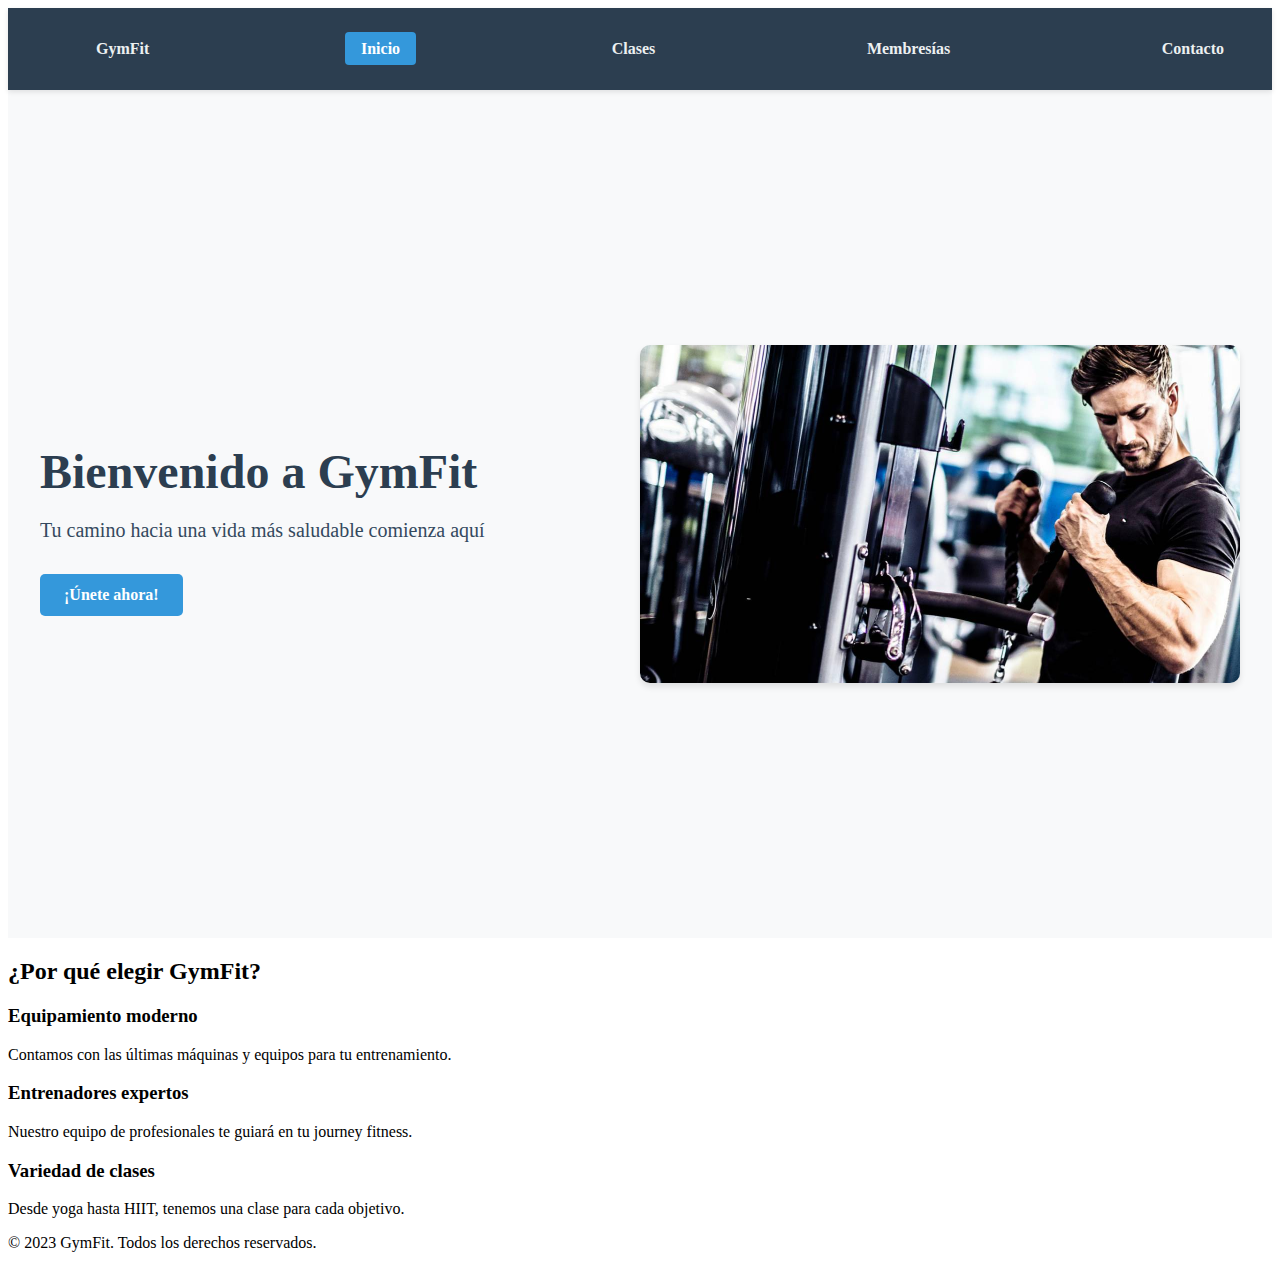
==== index.html @ 4ba8b731 "primer commit guardando cambios" ====
<!DOCTYPE html>
<html lang="es">
<head>
    <meta charset="UTF-8">
    <meta name="viewport" content="width=device-width, initial-scale=1.0">
    <title>GymFit - Tu gimnasio de confianza</title>
    <link rel="stylesheet" href="styles.css">
</head>
<body>
    <header>
        <nav>
            <ul>
                <li><a href="index.html" class="logo">GymFit</a></li>
                <li><a href="index.html" class="active">Inicio</a></li>
                <li><a href="clases.html">Clases</a></li>
                <li><a href="membresias.html">Membresías</a></li>
                <li><a href="contacto.html">Contacto</a></li>
            </ul>
        </nav>
    </header>

    <main>
        <section class="hero">
            <div class="hero-content">
                <h1>Bienvenido a GymFit</h1>
                <p>Tu camino hacia una vida más saludable comienza aquí</p>
                <a href="membresias.html" class="cta-button">¡Únete ahora!</a>
            </div>
            <div class="hero-image">
                <img src="gymn.jpg" alt="Personas ejercitándose en el gimnasio">
            </div>
        </section>

        <section class="features">
            <h2>¿Por qué elegir GymFit?</h2>
            <div class="feature-grid">
                <div class="feature">
                    <h3>Equipamiento moderno</h3>
                    <p>Contamos con las últimas máquinas y equipos para tu entrenamiento.</p>
                </div>
                <div class="feature">
                    <h3>Entrenadores expertos</h3>
                    <p>Nuestro equipo de profesionales te guiará en tu journey fitness.</p>
                </div>
                <div class="feature">
                    <h3>Variedad de clases</h3>
                    <p>Desde yoga hasta HIIT, tenemos una clase para cada objetivo.</p>
                </div>
            </div>
        </section>
    </main>

    <footer>
        <p>&copy; 2023 GymFit. Todos los derechos reservados.</p>
    </footer>

    <script src="script.js"></script>
</body>
</html>
---- styles.css ----
header{
    background-color: #2c3e50;
    color: #ecf0f1;
    padding: 1rem 0;
    position: fixed;
    top: 0;
    left: 0;
    right: 0;
    z-index: 1000;
    position: relative;
    display: block;
    box-shadow: 0 2px 5px rgba(0, 0, 0, 0.1);
    transition: background-color 0.3s ease;
}

header.scrolled {
    background-color: rgba(44, 62, 80, 0.9);
    padding: 0.5rem 0;
}

main{
    position: relative;
}

nav {
    max-width: 1200px;
    margin: 0 auto;
    padding: 0 1rem;
}

nav ul {
    list-style-type: none;
    display: flex;
    justify-content: space-between;
    align-items: center;
}

nav ul li {
    margin: 0;
}

nav ul li a {
    color: #ecf0f1;
    text-decoration: none;
    font-weight: bold;
    font-size: 1rem;
    padding: 0.5rem 1rem;
    border-radius: 4px;
    transition: background-color 0.3s ease, color 0.3s ease;
}

nav ul li a:hover,
nav ul li a:focus {
    background-color: #34495e;
    color: #3498db;
}

nav ul li a.active {
    background-color: #3498db;
    color: #fff;
}

footer{
    bottom: 0%;
}

.class-grid {
    display: grid;
    grid-template-columns: repeat(auto-fit, minmax(250px, 1fr));
    gap: 2rem;
    margin-top: 2rem;
}

.class-card {
    background-color: #f4f4f4;
    padding: 1.5rem;
    border-radius: 5px;
}

/* Estilos para la página de membresías */
.membership-grid {
    display: grid;
    grid-template-columns: repeat(auto-fit, minmax(250px, 1fr));
    gap: 2rem;
    margin-top: 2rem;
}

.membership-card {
    background-color: #f4f4f4;
    padding: 1.5rem;
    border-radius: 5px;
    text-align: center;
}

.membership-card .price {
    font-size: 1.5rem;
    font-weight: bold;
    margin: 1rem 0;
}

.membership-card ul {
    list-style-type: none;
    padding: 0;
    margin-bottom: 1rem;
}

.membership-card li {
    margin-bottom: 0.5rem;
}

/* Estilos para la página de contacto */
#contact-form {
    max-width: 500px;
    margin: 0 auto;
}

.form-group {
    margin-bottom: 1rem;
}

label {
    display: block;
    margin-bottom: 0.5rem;
}

input,
textarea {
    width: 100%;
    padding: 0.5rem;
    border: 1px solid #ccc;
    border-radius: 3px;
}

textarea {
    height: 150px;
}

.hero {
    display: flex;
    flex-direction: row;
    align-items: center;
    justify-content: space-between;
    padding: 4rem 2rem;
    background-color: #f8f9fa;
    min-height: 80vh;
}

.hero-content {
    flex: 1;
    max-width: 50%;
}

.hero h1 {
    font-size: 3rem;
    margin-bottom: 1rem;
    color: #2c3e50;
}

.hero p {
    font-size: 1.25rem;
    margin-bottom: 2rem;
    color: #34495e;
}

.hero-image {
    flex: 1;
    max-width: 50%;
    display: flex;
    justify-content: center;
    align-items: center;
}

.hero-image img {
    max-width: 100%;
    height: auto;
    border-radius: 10px;
    box-shadow: 0 4px 6px rgba(0, 0, 0, 0.1);
}

.cta-button {
    display: inline-block;
    background-color: #3498db;
    color: #fff;
    padding: 0.75rem 1.5rem;
    text-decoration: none;
    border-radius: 5px;
    font-weight: bold;
    transition: background-color 0.3s ease;
}

.cta-button:hover {
    background-color: #2980b9;
}

/* Media query para dispositivos móviles */
@media (max-width: 768px) {
    .hero {
        flex-direction: column;
        text-align: center;
        padding: 2rem 1rem;
    }

    .hero-content,
    .hero-image {
        max-width: 100%;
    }

    .hero-content {
        margin-bottom: 2rem;
    }

    .hero h1 {
        font-size: 2.5rem;
    }

    .hero p {
        font-size: 1.1rem;
    }
}
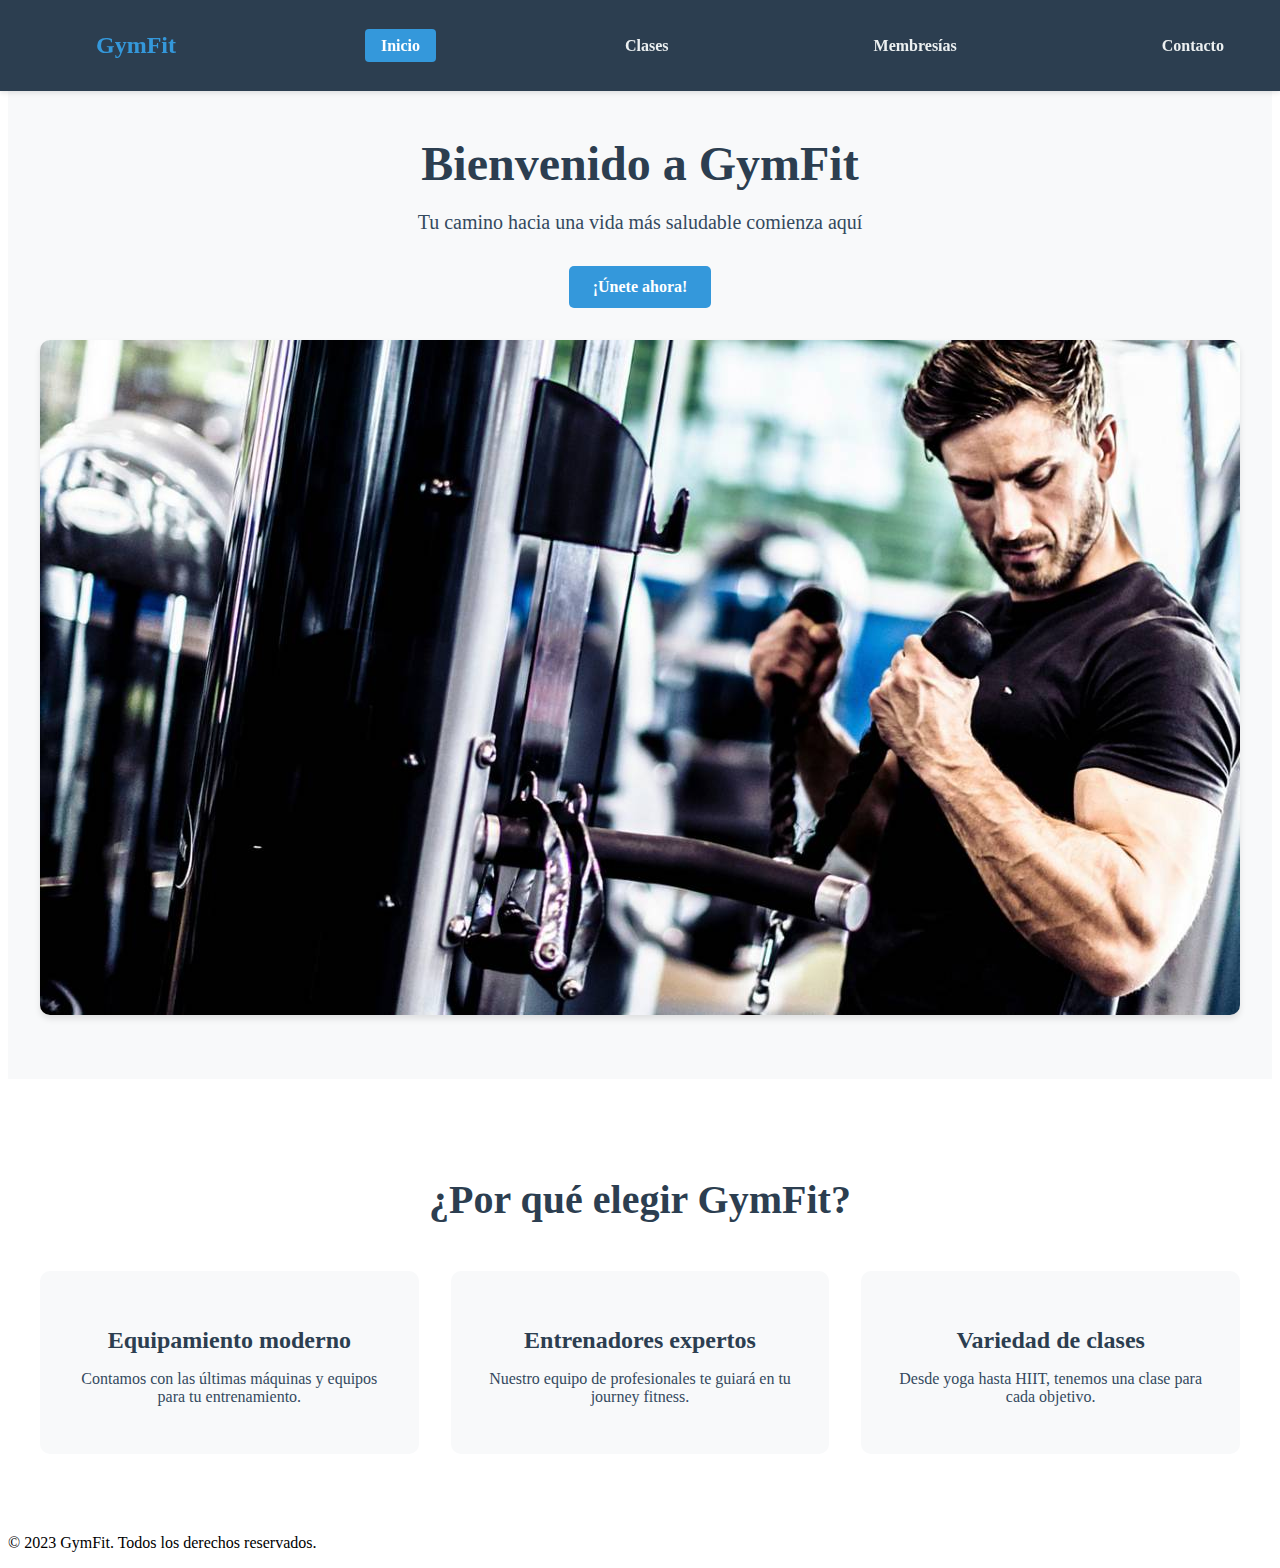
==== commit 7d7b4aff: "se centro la imagen de la pagina principal y se le dio estilo de transparencia al nav" ====
--- a/index.html
+++ b/index.html
@@ -56,4 +56,5 @@
 
     <script src="script.js"></script>
 </body>
-</html>+</html>
+
--- a/styles.css
+++ b/styles.css
@@ -1,5 +1,5 @@
 
-header{
+header {
     background-color: #2c3e50;
     color: #ecf0f1;
     padding: 1rem 0;
@@ -8,8 +8,6 @@
     left: 0;
     right: 0;
     z-index: 1000;
-    position: relative;
-    display: block;
     box-shadow: 0 2px 5px rgba(0, 0, 0, 0.1);
     transition: background-color 0.3s ease;
 }
@@ -61,8 +59,58 @@
     color: #fff;
 }
 
+.logo {
+    font-size: 1.5rem;
+    font-weight: bold;
+    color: #3498db;
+    text-decoration: none;
+}
+
 footer{
     bottom: 0%;
+}
+
+.features {
+    padding: 4rem 2rem;
+    background-color: #fff;
+}
+
+.features h2 {
+    text-align: center;
+    font-size: 2.5rem;
+    margin-bottom: 3rem;
+    color: #2c3e50;
+}
+
+.feature-grid {
+    display: grid;
+    grid-template-columns: repeat(auto-fit, minmax(250px, 1fr));
+    gap: 2rem;
+    max-width: 1200px;
+    margin: 0 auto;
+}
+
+.feature {
+    background-color: #f8f9fa;
+    padding: 2rem;
+    border-radius: 10px;
+    text-align: center;
+    transition: transform 0.3s ease, box-shadow 0.3s ease;
+}
+
+.feature:hover {
+    transform: translateY(-5px);
+    box-shadow: 0 4px 10px rgba(0, 0, 0, 0.1);
+}
+
+.feature h3 {
+    font-size: 1.5rem;
+    margin-bottom: 1rem;
+    color: #2c3e50;
+}
+
+.feature p {
+    color: #34495e;
 }
 
 .class-grid {
@@ -138,17 +186,18 @@
 
 .hero {
     display: flex;
-    flex-direction: row;
+    flex-direction: column;
     align-items: center;
-    justify-content: space-between;
-    padding: 4rem 2rem;
+    justify-content: center;
+    padding: 6rem 2rem 4rem;
     background-color: #f8f9fa;
     min-height: 80vh;
+    text-align: center;
 }
 
 .hero-content {
-    flex: 1;
-    max-width: 50%;
+    max-width: 800px;
+    margin-bottom: 2rem;
 }
 
 .hero h1 {
@@ -164,8 +213,7 @@
 }
 
 .hero-image {
-    flex: 1;
-    max-width: 50%;
+    max-width: 100%;
     display: flex;
     justify-content: center;
     align-items: center;
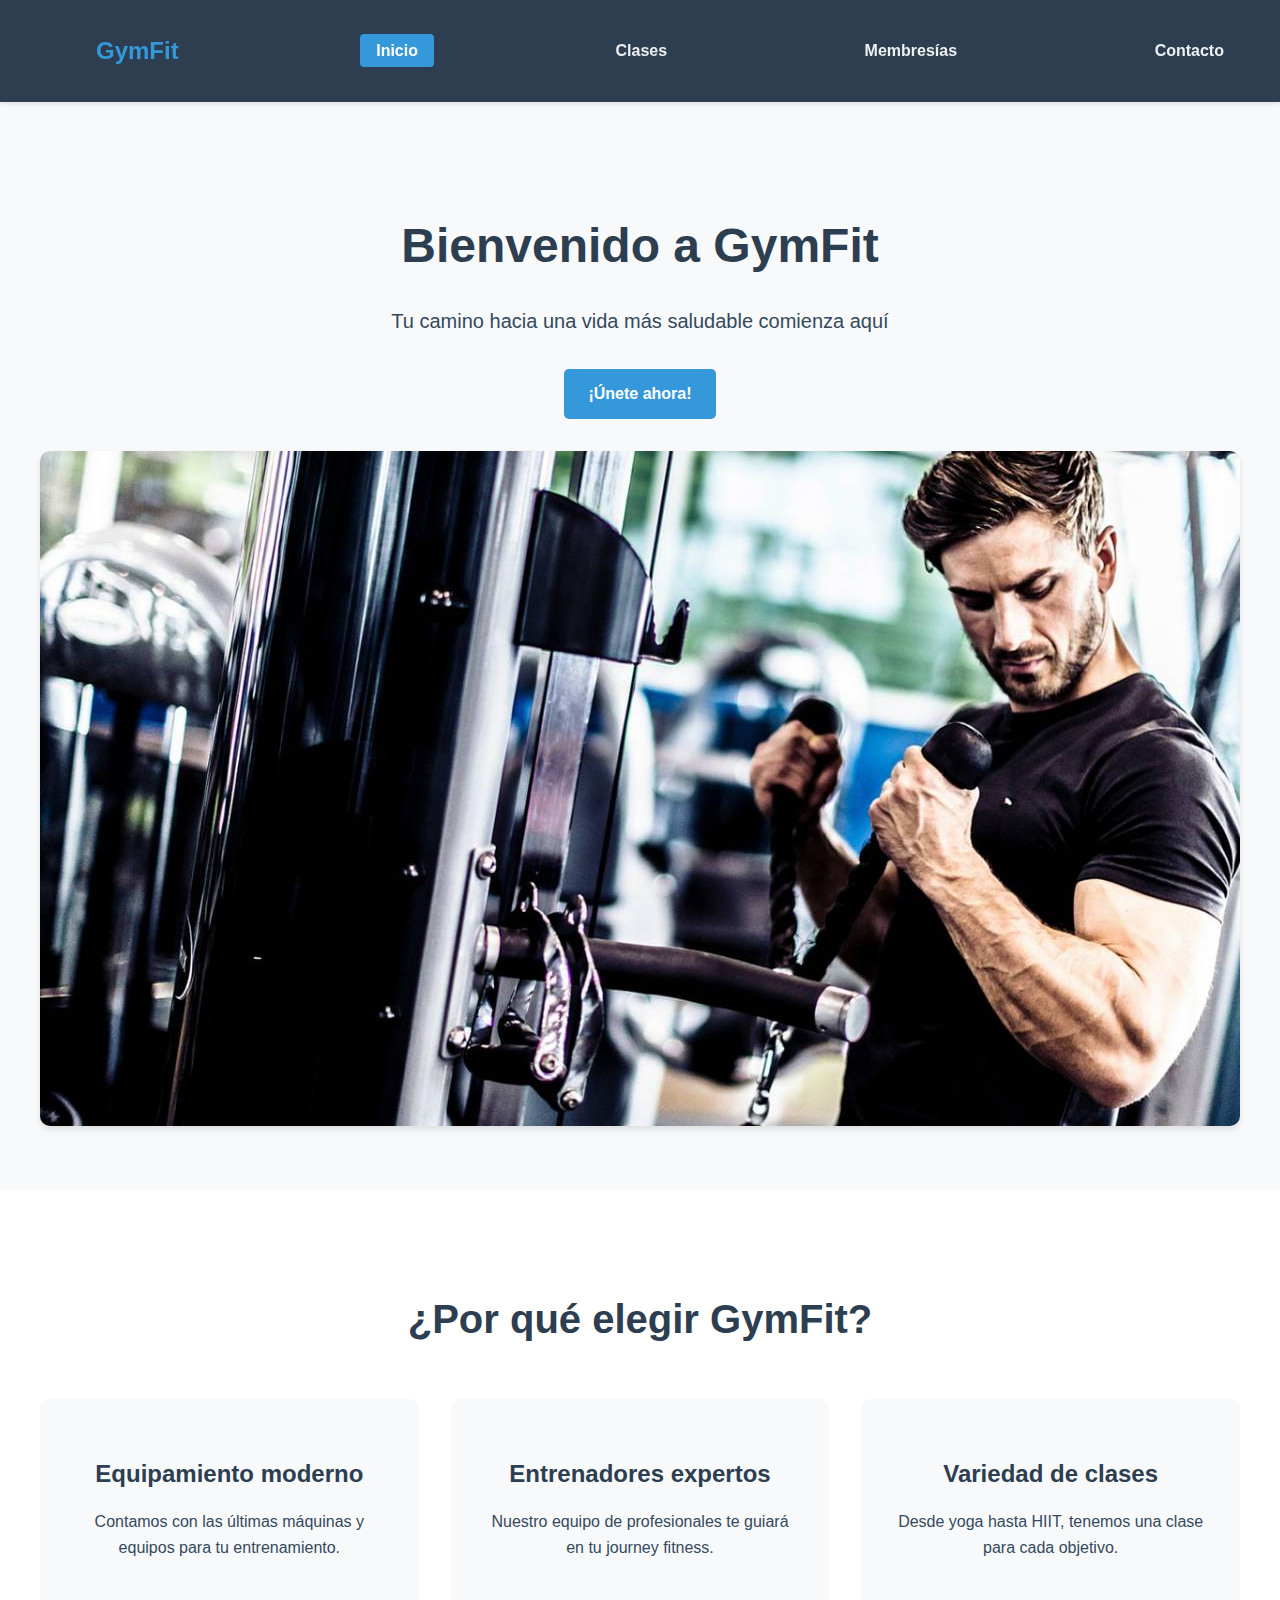
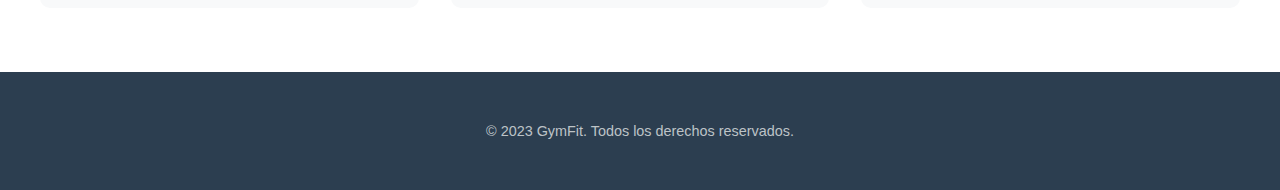
==== commit 1b95d071: "se modifica el footer para tener olor y una mejor presentacion" ====
--- a/index.html
+++ b/index.html
@@ -51,7 +51,16 @@
     </main>
 
     <footer>
-        <p>&copy; 2023 GymFit. Todos los derechos reservados.</p>
+        <div class="footer-content">
+            <div class="footer-social">
+                <a href="#" aria-label="Facebook"><i class="fab fa-facebook"></i></a>
+                <a href="#" aria-label="Twitter"><i class="fab fa-twitter"></i></a>
+                <a href="#" aria-label="Instagram"><i class="fab fa-instagram"></i></a>
+            </div>
+        </div>
+        <div class="footer-bottom">
+            <p>&copy; 2023 GymFit. Todos los derechos reservados.</p>
+        </div>
     </footer>
 
     <script src="script.js"></script>
--- a/styles.css
+++ b/styles.css
@@ -1,3 +1,17 @@
+body {
+    display: flex;
+    flex-direction: column;
+    min-height: 100vh;
+    margin: 0;
+    font-family: Arial, sans-serif;
+    line-height: 1.6;
+    color: #333;
+}
+
+main {
+    flex: 1 0 auto;
+    padding-top: 5rem; /* Ajusta este valor según la altura de tu header */
+}
 
 header {
     background-color: #2c3e50;
@@ -17,10 +31,6 @@
     padding: 0.5rem 0;
 }
 
-main{
-    position: relative;
-}
-
 nav {
     max-width: 1200px;
     margin: 0 auto;
@@ -67,7 +77,64 @@
 }
 
 footer{
-    bottom: 0%;
+    background-color: #2c3e50;
+    color: #ecf0f1;
+    text-align: center;
+    padding: 2rem 0;
+    flex-shrink: 0;
+}
+
+.footer-content {
+    max-width: 1200px;
+    margin: 0 auto;
+    display: flex;
+    justify-content: space-between;
+    align-items: center;
+    flex-wrap: wrap;
+}
+
+.footer-logo {
+    font-size: 1.5rem;
+    font-weight: bold;
+    color: #3498db;
+    text-decoration: none;
+}
+
+.footer-links {
+    display: flex;
+    gap: 1rem;
+}
+
+.footer-links a {
+    color: #ecf0f1;
+    text-decoration: none;
+    transition: color 0.3s ease;
+}
+
+.footer-links a:hover {
+    color: #3498db;
+}
+
+.footer-social {
+    display: flex;
+    gap: 1rem;
+}
+
+.footer-social a {
+    color: #ecf0f1;
+    text-decoration: none;
+    font-size: 1.5rem;
+    transition: color 0.3s ease;
+}
+
+.footer-social a:hover {
+    color: #3498db;
+}
+
+.footer-bottom {
+    margin-top: 1rem;
+    font-size: 0.9rem;
+    color: #bdc3c7;
 }
 
 .features {
@@ -265,4 +332,15 @@
     .hero p {
         font-size: 1.1rem;
     }
-}
+
+    .footer-content {
+        flex-direction: column;
+        gap: 1rem;
+    }
+
+    .footer-links,
+    .footer-social {
+        flex-direction: column;
+        align-items: center;
+    }
+}
